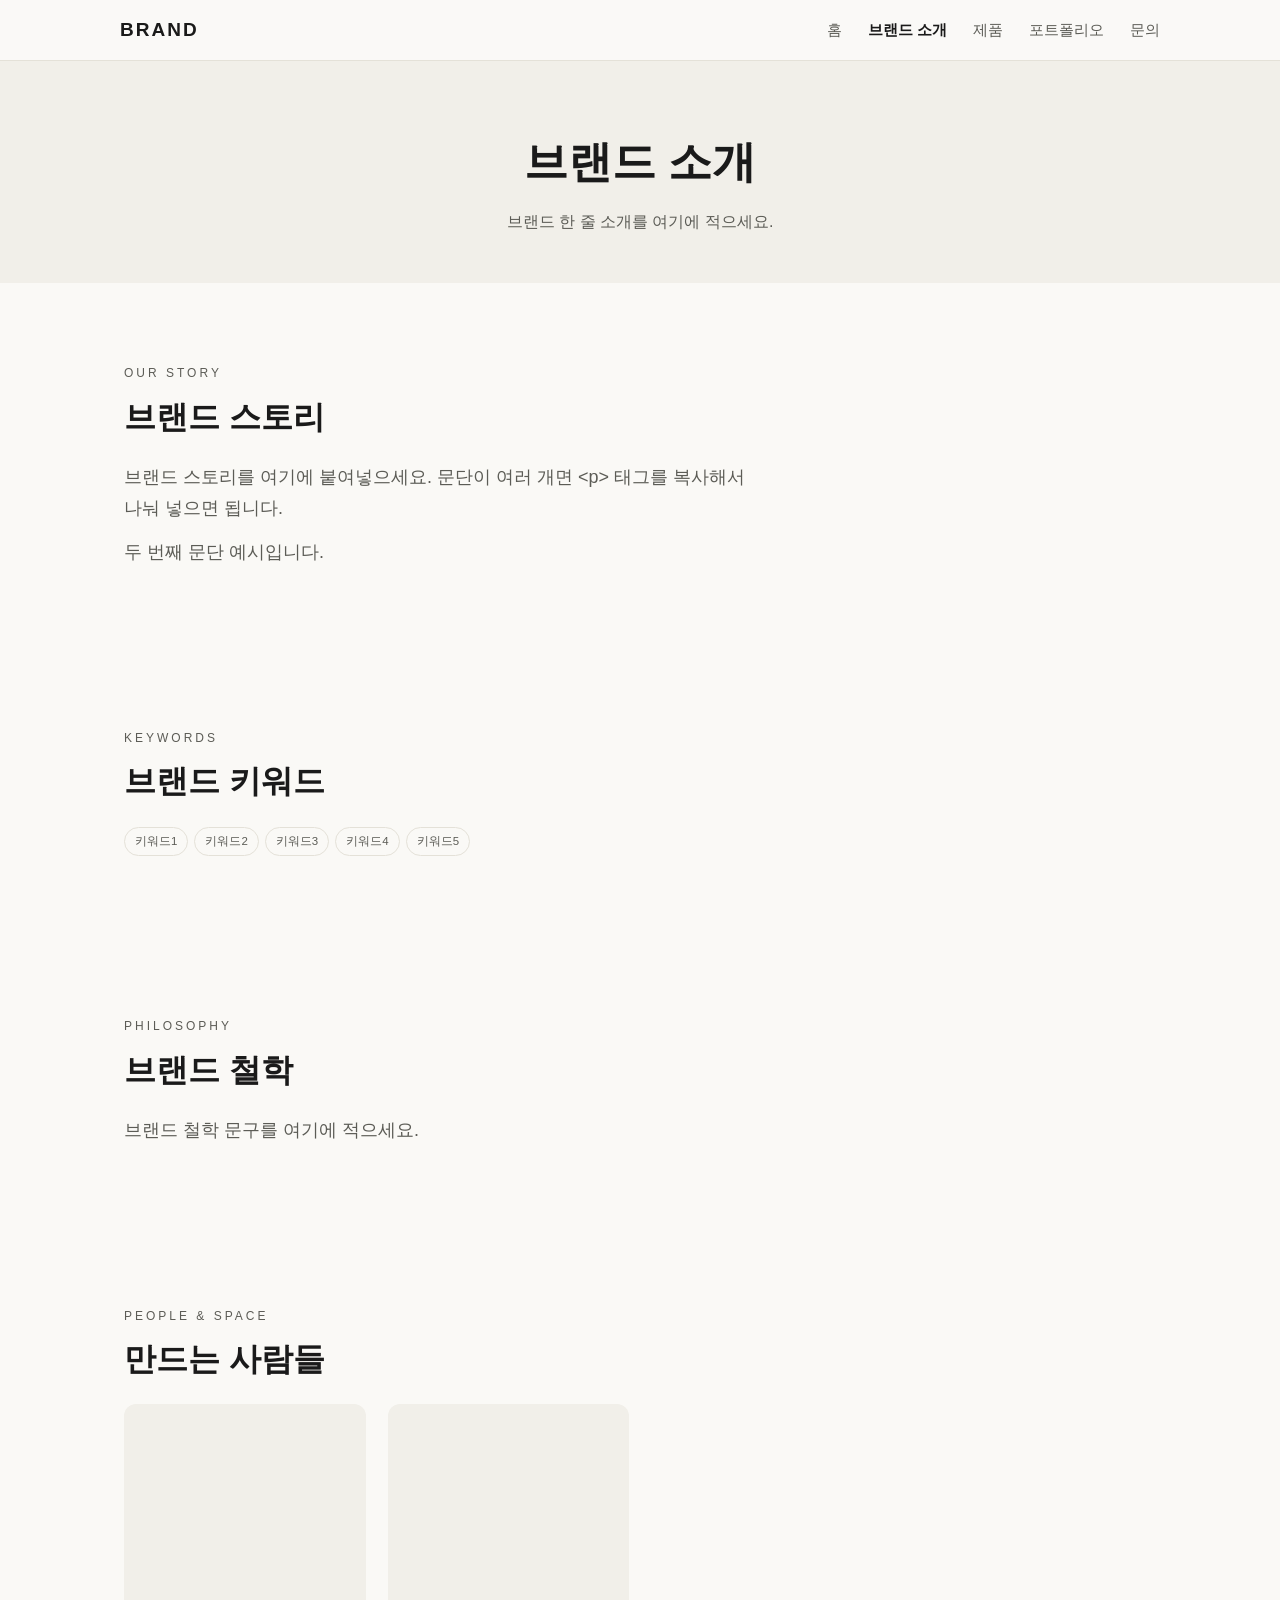
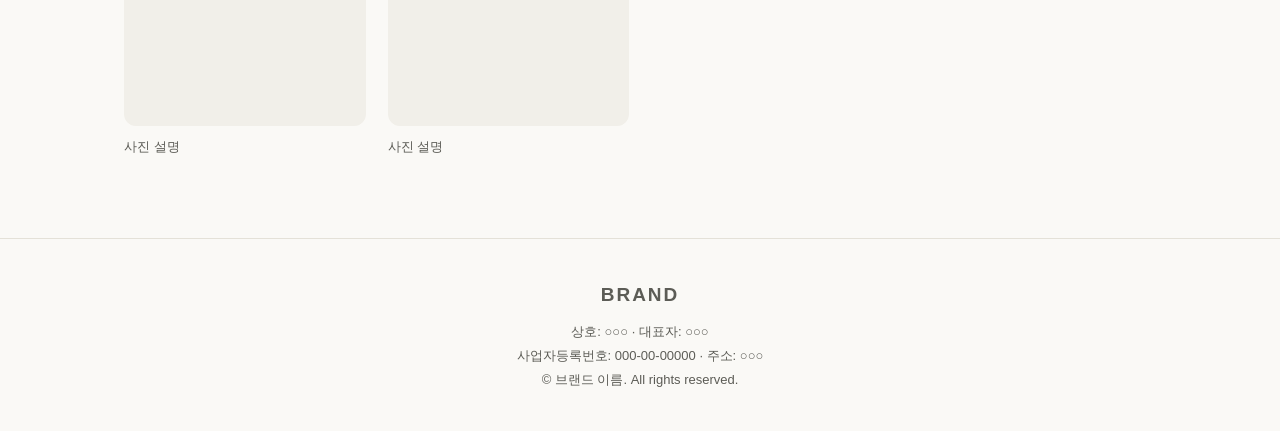
==== about.html @ 85fba4ba "보일러플레이트 강화: 5페이지 구조(작성서 대응) + 디자인 토큰 + OG태그" ====
<!DOCTYPE html>
<html lang="ko">
<head>
  <meta charset="UTF-8" />
  <meta name="viewport" content="width=device-width, initial-scale=1.0" />
  <title>브랜드 소개 — 브랜드 이름</title>
  <meta name="description" content="브랜드 스토리와 철학을 소개합니다." />
  <link rel="icon" href="images/favicon.png" />
  <link rel="stylesheet" href="style.css" />
</head>
<body>

  <header class="nav">
    <div class="nav-inner">
      <a href="index.html" class="logo">BRAND</a>
      <button class="nav-toggle" aria-label="메뉴 열기">☰</button>
      <nav class="nav-menu">
        <a href="index.html">홈</a>
        <a href="about.html" class="active">브랜드 소개</a>
        <a href="products.html">제품</a>
        <a href="portfolio.html">포트폴리오</a>
        <a href="contact.html">문의</a>
      </nav>
    </div>
  </header>

  <!-- [작성서 02: 한 줄 소개] -->
  <section class="page-head">
    <h1>브랜드 소개</h1>
    <p>브랜드 한 줄 소개를 여기에 적으세요.</p>
  </section>

  <!-- [작성서 02: 브랜드 스토리] 문단째 붙여넣으면 됩니다 -->
  <section class="section">
    <p class="eyebrow">OUR STORY</p>
    <h2>브랜드 스토리</h2>
    <p class="lead">
      브랜드 스토리를 여기에 붙여넣으세요. 문단이 여러 개면
      &lt;p&gt; 태그를 복사해서 나눠 넣으면 됩니다.
    </p>
    <p class="lead" style="margin-top:14px;">
      두 번째 문단 예시입니다.
    </p>
  </section>

  <!-- [작성서 02: 브랜드 키워드] -->
  <section class="section">
    <p class="eyebrow">KEYWORDS</p>
    <h2>브랜드 키워드</h2>
    <div class="tags">
      <span>키워드1</span><span>키워드2</span><span>키워드3</span><span>키워드4</span><span>키워드5</span>
    </div>
  </section>

  <!-- [작성서 02: 브랜드 철학] -->
  <section class="section">
    <p class="eyebrow">PHILOSOPHY</p>
    <h2>브랜드 철학</h2>
    <p class="lead">브랜드 철학 문구를 여기에 적으세요.</p>
  </section>

  <!-- [작성서 02: 사람·공간 사진] 대표·작업실·작업 과정 컷 -->
  <section class="section">
    <p class="eyebrow">PEOPLE & SPACE</p>
    <h2>만드는 사람들</h2>
    <div class="grid">
      <div class="card"><div class="card-img"></div><p>사진 설명</p></div>
      <div class="card"><div class="card-img"></div><p>사진 설명</p></div>
    </div>
  </section>

  <footer class="footer">
    <p class="logo">BRAND</p>
    <p class="biz">
      상호: ○○○ · 대표자: ○○○<br />
      사업자등록번호: 000-00-00000 · 주소: ○○○
    </p>
    <p>© 브랜드 이름. All rights reserved.</p>
  </footer>

  <script src="script.js"></script>
</body>
</html>
---- style.css ----
/* ==========================================================
   ★ 브랜드 디자인 토큰 — 여기 값만 바꾸면 사이트 전체 톤이 바뀝니다
   (예: RE:STITCH → --bg:#F7F4EE; --ink:#111; --accent:#0E5A5A;)
   ========================================================== */
:root {
  --bg: #faf9f6;        /* 페이지 배경 */
  --surface: #f1efe9;   /* 카드·옅은 배경 */
  --ink: #1a1a1a;       /* 기본 글자색 */
  --ink-soft: #5c5c56;  /* 보조 글자색 */
  --accent: #1a1a1a;    /* 강조색 (버튼·포인트) */
  --line: #e4e1d8;      /* 테두리 선 */

  --font-main: -apple-system, "Apple SD Gothic Neo", "Noto Sans KR", sans-serif;
  --font-display: var(--font-main);  /* 제목용 폰트 (다르게 쓰고 싶으면 변경) */

  --radius: 12px;
  --maxw: 1080px;
}

/* ===== 기본값 (모바일 우선 — 기본이 휴대폰 화면) ===== */
* { margin: 0; padding: 0; box-sizing: border-box; }
html { scroll-behavior: smooth; -webkit-text-size-adjust: 100%; }
body { font-family: var(--font-main); color: var(--ink); background: var(--bg); line-height: 1.7; }
img { max-width: 100%; display: block; }
a { color: inherit; }

/* ===== 상단 메뉴 (모바일: 햄버거) ===== */
.nav { position: sticky; top: 0; z-index: 20; background: color-mix(in srgb, var(--bg) 92%, white); backdrop-filter: blur(8px); border-bottom: 1px solid var(--line); }
.nav-inner { max-width: var(--maxw); margin: 0 auto; padding: 14px 20px; display: flex; align-items: center; justify-content: space-between; position: relative; }
.logo { font-family: var(--font-display); font-weight: 800; letter-spacing: 2px; text-decoration: none; font-size: 19px; }
.nav-toggle { background: none; border: 0; font-size: 26px; line-height: 1; cursor: pointer; color: var(--ink); padding: 4px 8px; }
.nav-menu { display: none; position: absolute; top: 100%; left: 0; right: 0; flex-direction: column; background: var(--bg); border-bottom: 1px solid var(--line); padding: 8px 20px 16px; }
.nav-menu.open { display: flex; }
.nav-menu a { text-decoration: none; color: var(--ink-soft); font-size: 16px; padding: 12px 0; border-top: 1px solid var(--line); }
.nav-menu a.active { color: var(--ink); font-weight: 700; }

/* ===== 히어로 (홈 첫 화면) ===== */
.hero { min-height: 72vh; background: var(--surface); display: flex; flex-direction: column; align-items: center; justify-content: center; text-align: center; padding: 48px 22px; gap: 16px; }
.hero .eyebrow { font-size: 12px; letter-spacing: 3px; color: var(--ink-soft); text-transform: uppercase; }
.hero h1 { font-family: var(--font-display); font-size: clamp(28px, 8vw, 58px); letter-spacing: 1px; }
.hero p { color: var(--ink-soft); max-width: 560px; }
.btn { display: inline-block; background: var(--accent); color: var(--bg); padding: 14px 32px; border-radius: 999px; text-decoration: none; font-size: 15px; letter-spacing: 1px; }
.btn.ghost { background: transparent; color: var(--ink); border: 1px solid var(--ink); }

/* ===== 공통 섹션 ===== */
.section { max-width: var(--maxw); margin: 0 auto; padding: 56px 22px; }
.section .eyebrow { font-size: 12px; letter-spacing: 3px; color: var(--ink-soft); text-transform: uppercase; margin-bottom: 6px; }
.section h2 { font-family: var(--font-display); font-size: clamp(22px, 6vw, 32px); margin-bottom: 18px; }
.section h3 { font-size: clamp(16px, 4.5vw, 20px); margin: 20px 0 8px; }
.lead { font-size: clamp(15px, 4vw, 18px); color: var(--ink-soft); max-width: 640px; }

/* ===== 페이지 머리(서브페이지 상단) ===== */
.page-head { background: var(--surface); text-align: center; padding: 64px 22px 48px; }
.page-head h1 { font-family: var(--font-display); font-size: clamp(26px, 7vw, 44px); }
.page-head p { color: var(--ink-soft); margin-top: 8px; }

/* ===== 강점 3가지 / 특징 ===== */
.features { display: grid; grid-template-columns: 1fr; gap: 16px; }
.feature { background: var(--surface); border-radius: var(--radius); padding: 22px; }
.feature .num { font-size: 12px; letter-spacing: 2px; color: var(--ink-soft); }
.feature h3 { margin: 6px 0 8px; }
.feature p { color: var(--ink-soft); font-size: 14.5px; }

/* ===== 제품(룩) 카드 ===== */
.grid { display: grid; grid-template-columns: repeat(2, 1fr); gap: 14px; }
.card { text-decoration: none; }
.card-img { aspect-ratio: 3/4; background: var(--surface); border-radius: var(--radius); margin-bottom: 10px; overflow: hidden; }
.card-img img { width: 100%; height: 100%; object-fit: cover; }
.card .k { font-size: 11px; letter-spacing: 2px; color: var(--ink-soft); text-transform: uppercase; }
.card h3 { font-size: 15px; margin: 2px 0 4px; }
.card p { font-size: 13px; color: var(--ink-soft); }

/* 제품 상세형(큰 이미지+설명 교차) */
.look { display: grid; grid-template-columns: 1fr; gap: 18px; margin: 36px 0; }
.look-img { aspect-ratio: 3/4; background: var(--surface); border-radius: var(--radius); overflow: hidden; }
.look-img img { width: 100%; height: 100%; object-fit: cover; }
.look .k { font-size: 11px; letter-spacing: 2px; color: var(--ink-soft); text-transform: uppercase; }
.look h3 { font-size: clamp(18px, 5vw, 24px); margin: 4px 0 8px; }
.look p { color: var(--ink-soft); }
.tags { margin-top: 10px; display: flex; flex-wrap: wrap; gap: 6px; }
.tags span { font-size: 11.5px; border: 1px solid var(--line); border-radius: 999px; padding: 4px 10px; color: var(--ink-soft); }

/* ===== 포트폴리오 사례 ===== */
.case { border-top: 1px solid var(--line); padding: 28px 0; }
.case .k { font-size: 12px; letter-spacing: 2px; color: var(--ink-soft); }
.case h3 { margin: 6px 0 8px; }
.case p { color: var(--ink-soft); }

/* ===== 문의 ===== */
.contact-list { display: grid; grid-template-columns: 1fr; gap: 12px; margin-top: 8px; }
.contact-item { background: var(--surface); border-radius: var(--radius); padding: 18px 20px; }
.contact-item .label { font-size: 12px; letter-spacing: 2px; color: var(--ink-soft); text-transform: uppercase; }
.contact-item .value { font-size: 16px; margin-top: 4px; word-break: break-all; }

/* ===== 푸터 (모든 페이지 공통) ===== */
.footer { border-top: 1px solid var(--line); padding: 40px 22px; text-align: center; color: var(--ink-soft); font-size: 13px; }
.footer .biz { margin-top: 8px; line-height: 1.9; }

/* ===== 큰 화면(태블릿/PC) — 720px 이상 ===== */
@media (min-width: 720px) {
  .nav-toggle { display: none; }
  .nav-menu { display: flex; flex-direction: row; position: static; background: none; border: 0; padding: 0; gap: 26px; }
  .nav-menu a { border-top: 0; padding: 0; font-size: 15px; }
  .section { padding: 80px 24px; }
  .features { grid-template-columns: repeat(3, 1fr); }
  .grid { grid-template-columns: repeat(auto-fill, minmax(230px, 1fr)); gap: 22px; }
  .look { grid-template-columns: 1fr 1fr; align-items: center; gap: 40px; }
  .look.reverse .look-img { order: 2; }
  .contact-list { grid-template-columns: repeat(2, 1fr); }
}
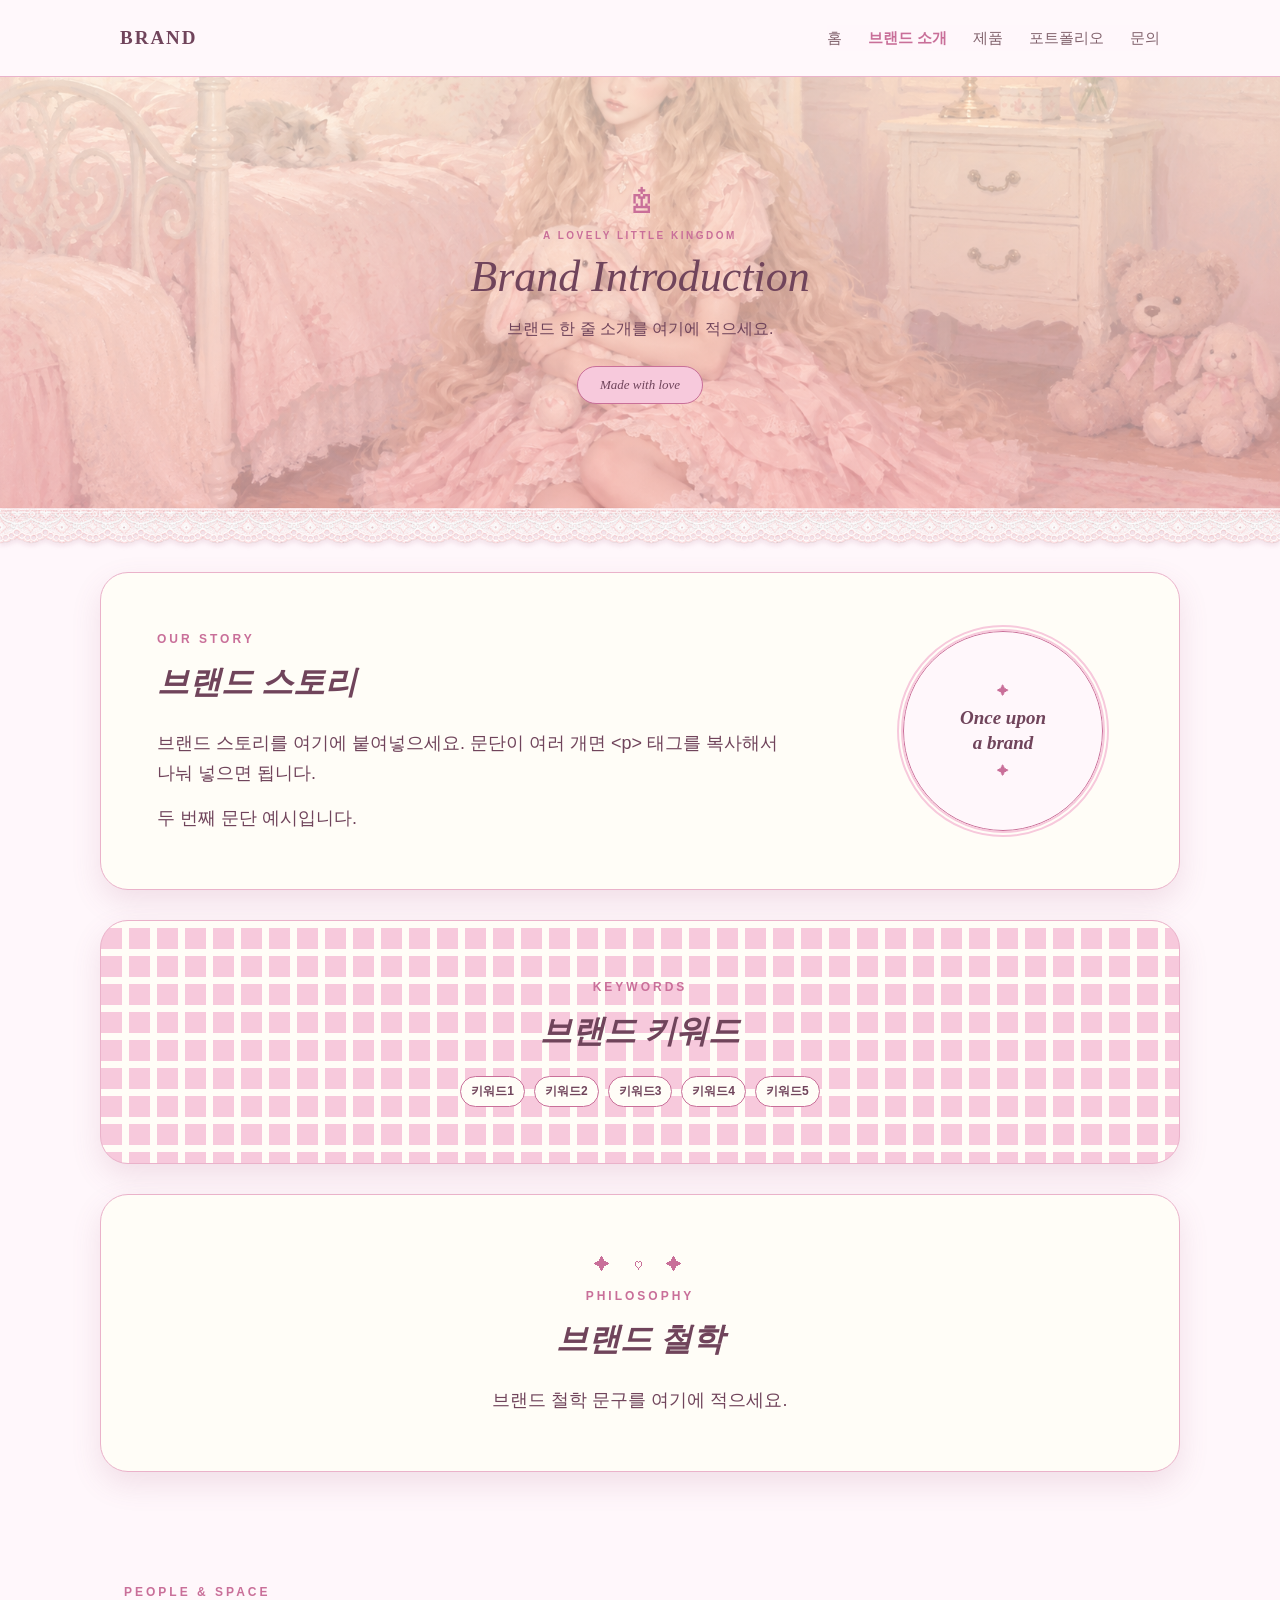
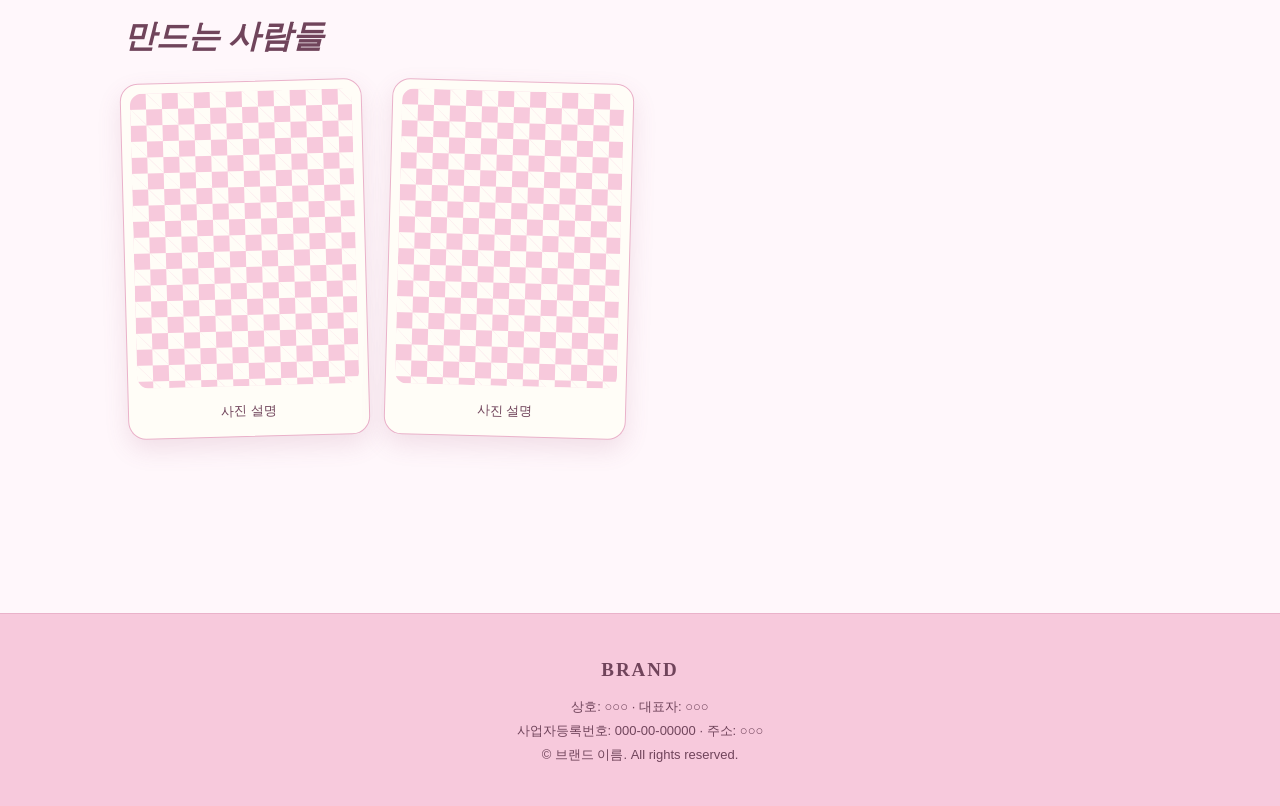
==== commit e1615871: "Update brand introduction page" ====
--- a/about.html
+++ b/about.html
@@ -8,7 +8,7 @@
   <link rel="icon" href="images/favicon.png" />
   <link rel="stylesheet" href="style.css" />
 </head>
-<body>
+<body class="about-page">
 
   <header class="nav">
     <div class="nav-inner">
@@ -25,26 +25,35 @@
   </header>
 
   <!-- [작성서 02: 한 줄 소개] -->
-  <section class="page-head">
-    <h1>브랜드 소개</h1>
+  <section class="page-head about-hero">
+    <p class="about-crown" aria-hidden="true">♔</p>
+    <p class="about-kicker">A LOVELY LITTLE KINGDOM</p>
+    <h1>Brand Introduction</h1>
     <p>브랜드 한 줄 소개를 여기에 적으세요.</p>
+    <span class="about-ribbon" aria-hidden="true">Made with love</span>
   </section>
 
+  <main class="about-main">
   <!-- [작성서 02: 브랜드 스토리] 문단째 붙여넣으면 됩니다 -->
-  <section class="section">
+  <section class="section about-panel about-story">
+    <div class="about-panel-copy">
     <p class="eyebrow">OUR STORY</p>
     <h2>브랜드 스토리</h2>
     <p class="lead">
       브랜드 스토리를 여기에 붙여넣으세요. 문단이 여러 개면
       &lt;p&gt; 태그를 복사해서 나눠 넣으면 됩니다.
     </p>
-    <p class="lead" style="margin-top:14px;">
+    <p class="lead about-paragraph">
       두 번째 문단 예시입니다.
     </p>
+    </div>
+    <div class="about-emblem" aria-hidden="true">
+      <span>✦</span><strong>Once upon<br />a brand</strong><span>✦</span>
+    </div>
   </section>
 
   <!-- [작성서 02: 브랜드 키워드] -->
-  <section class="section">
+  <section class="section about-panel about-keywords">
     <p class="eyebrow">KEYWORDS</p>
     <h2>브랜드 키워드</h2>
     <div class="tags">
@@ -53,14 +62,15 @@
   </section>
 
   <!-- [작성서 02: 브랜드 철학] -->
-  <section class="section">
+  <section class="section about-panel about-philosophy">
+    <p class="about-sparkles" aria-hidden="true">✦　♡　✦</p>
     <p class="eyebrow">PHILOSOPHY</p>
     <h2>브랜드 철학</h2>
     <p class="lead">브랜드 철학 문구를 여기에 적으세요.</p>
   </section>
 
   <!-- [작성서 02: 사람·공간 사진] 대표·작업실·작업 과정 컷 -->
-  <section class="section">
+  <section class="section about-people">
     <p class="eyebrow">PEOPLE & SPACE</p>
     <h2>만드는 사람들</h2>
     <div class="grid">
@@ -68,6 +78,7 @@
       <div class="card"><div class="card-img"></div><p>사진 설명</p></div>
     </div>
   </section>
+  </main>
 
   <footer class="footer">
     <p class="logo">BRAND</p>
--- a/style.css
+++ b/style.css
@@ -3,18 +3,33 @@
    (예: RE:STITCH → --bg:#F7F4EE; --ink:#111; --accent:#0E5A5A;)
    ========================================================== */
 :root {
-  --bg: #faf9f6;        /* 페이지 배경 */
-  --surface: #f1efe9;   /* 카드·옅은 배경 */
-  --ink: #1a1a1a;       /* 기본 글자색 */
-  --ink-soft: #5c5c56;  /* 보조 글자색 */
-  --accent: #1a1a1a;    /* 강조색 (버튼·포인트) */
-  --line: #e4e1d8;      /* 테두리 선 */
+  --invitation-paper: #faf7ee; /* 초대장 종이 배경 */
+  --bg: #fff5f7;        /* 페이지 배경 */
+  --surface: #f9e8ed;   /* 카드·옅은 배경 */
+  --ink: #593d46;       /* 기본 글자색 */
+  --ink-soft: #82636d;  /* 보조 글자색 */
+  --accent: #994f68;    /* 강조색 (버튼·포인트) */
+  --line: #e7c8d2;      /* 테두리 선 */
+
+  /* 브랜드 소개 페이지 — 공주 테마용 파스텔 컬러 */
+  --princess-bg: #fff7fb;
+  --princess-pink: #f7c9dc;
+  --princess-pink-deep: #c96f99;
+  --princess-cream: #fffdf7;
+  --princess-plum: #70445b;
+  --princess-line: #eab2ca;
+  --princess-shadow: rgba(157, 77, 113, .14);
 
   --font-main: -apple-system, "Apple SD Gothic Neo", "Noto Sans KR", sans-serif;
-  --font-display: var(--font-main);  /* 제목용 폰트 (다르게 쓰고 싶으면 변경) */
+  --font-display: Georgia, "Times New Roman", "Batang", serif;  /* 제목용 폰트 (다르게 쓰고 싶으면 변경) */
+  --font-princess: Georgia, "Times New Roman", var(--font-display);
+  --font-princess-script: "Brush Script MT", "Segoe Script", "Snell Roundhand", cursive;
 
   --radius: 12px;
   --maxw: 1080px;
+  --paper: #fffdfb;       /* 빈티지 액자와 카드의 종이색 */
+  --dot: #e9cbd6;         /* 아주 작은 배경 도트 */
+  --rose-shadow: #994f6814;
 }
 
 /* ===== 기본값 (모바일 우선 — 기본이 휴대폰 화면) ===== */
@@ -39,7 +54,7 @@
 .hero .eyebrow { font-size: 12px; letter-spacing: 3px; color: var(--ink-soft); text-transform: uppercase; }
 .hero h1 { font-family: var(--font-display); font-size: clamp(28px, 8vw, 58px); letter-spacing: 1px; }
 .hero p { color: var(--ink-soft); max-width: 560px; }
-.btn { display: inline-block; background: var(--accent); color: var(--bg); padding: 14px 32px; border-radius: 999px; text-decoration: none; font-size: 15px; letter-spacing: 1px; }
+.btn { display: inline-block; border: 0; background: var(--accent); color: var(--bg); padding: 14px 32px; border-radius: 999px; font: inherit; font-size: 15px; letter-spacing: 1px; text-decoration: none; cursor: pointer; }
 .btn.ghost { background: transparent; color: var(--ink); border: 1px solid var(--ink); }
 
 /* ===== 공통 섹션 ===== */
@@ -53,6 +68,125 @@
 .page-head { background: var(--surface); text-align: center; padding: 64px 22px 48px; }
 .page-head h1 { font-family: var(--font-display); font-size: clamp(26px, 7vw, 44px); }
 .page-head p { color: var(--ink-soft); margin-top: 8px; }
+
+/* ===== 브랜드 소개 — 파스텔 공주 테마 ===== */
+.about-page { color: var(--princess-plum); background-color: var(--princess-bg); }
+.about-page .nav { background: color-mix(in srgb, var(--princess-bg) 92%, white); border-color: var(--princess-line); }
+.about-page .nav-menu { background: var(--princess-bg); border-color: var(--princess-line); }
+.about-page .nav-menu a { border-color: var(--princess-line); }
+.about-page .nav-menu a.active { color: var(--princess-pink-deep); }
+.about-page .nav-toggle { color: var(--princess-plum); }
+.about-hero {
+  position: relative;
+  z-index: 1;
+  overflow: visible;
+  padding: 68px 22px 72px;
+  background-color: var(--princess-cream);
+  background-image:
+    linear-gradient(
+      color-mix(in srgb, var(--princess-cream) 58%, transparent),
+      color-mix(in srgb, var(--princess-pink) 52%, transparent)
+    ),
+    url("images/Brand_bakcground.png");
+  background-position: center;
+  background-size: cover;
+}
+.about-hero::after {
+  content: "";
+  position: absolute;
+  right: 0;
+  bottom: -36px;
+  left: 0;
+  z-index: 2;
+  height: 36px;
+  background-image: url("images/Brand_Laceline.png");
+  background-position: left top;
+  background-size: auto 36px;
+  background-repeat: repeat-x;
+  filter: drop-shadow(0 3px 2px var(--princess-shadow));
+  pointer-events: none;
+}
+.about-hero > * { position: relative; z-index: 1; }
+.about-crown { margin: 0 0 2px; color: var(--princess-pink-deep) !important; font-size: 38px; line-height: 1; }
+.about-kicker { color: var(--princess-pink-deep) !important; font-size: 10px; font-weight: 700; letter-spacing: 2.5px; }
+.about-hero h1 { margin-top: 8px; font-family: var(--font-princess-script); font-style: italic; font-weight: 500; line-height: 1.15; }
+.about-hero > p:not(.about-crown):not(.about-kicker) { width: min(100%, 520px); margin: 12px auto 0; color: var(--princess-plum); }
+.about-ribbon {
+  display: inline-block;
+  margin-top: 24px;
+  padding: 7px 22px;
+  border: 1px solid var(--princess-pink-deep);
+  border-radius: 999px;
+  background: var(--princess-pink);
+  color: var(--princess-plum);
+  font-family: var(--font-princess);
+  font-size: 13px;
+  font-style: italic;
+}
+.about-main { padding: 48px 16px 64px; }
+.about-panel {
+  position: relative;
+  overflow: hidden;
+  margin-bottom: 22px;
+  padding: 34px 24px;
+  border: 1px solid var(--princess-line);
+  border-radius: 28px;
+  background: var(--princess-cream);
+  box-shadow: 0 12px 30px var(--princess-shadow);
+}
+.about-page .eyebrow { color: var(--princess-pink-deep); font-weight: 700; }
+.about-page .section h2 { font-family: var(--font-princess); font-style: italic; }
+.about-page .lead { color: var(--princess-plum); }
+.about-paragraph { margin-top: 14px; }
+.about-emblem {
+  display: grid;
+  width: 176px;
+  aspect-ratio: 1;
+  margin: 30px auto 0;
+  padding: 22px;
+  border: 1px solid var(--princess-pink-deep);
+  border-radius: 50%;
+  outline: 6px double var(--princess-pink);
+  background: var(--princess-bg);
+  text-align: center;
+  place-content: center;
+}
+.about-emblem span { color: var(--princess-pink-deep); font-size: 12px; }
+.about-emblem strong { margin: 5px 0; font-family: var(--font-princess); font-size: 19px; font-style: italic; line-height: 1.3; }
+.about-keywords {
+  background-color: var(--princess-pink);
+  background-image:
+    linear-gradient(90deg, transparent 75%, var(--princess-cream) 75%),
+    linear-gradient(0deg, transparent 75%, var(--princess-cream) 75%);
+  background-size: 28px 28px;
+  text-align: center;
+}
+.about-keywords .tags { justify-content: center; gap: 9px; }
+.about-keywords .tags span { border-color: var(--princess-pink-deep); background: var(--princess-cream); color: var(--princess-plum); font-size: 12px; font-weight: 700; }
+.about-philosophy { padding-top: 48px; text-align: center; }
+.about-philosophy .lead { margin: 0 auto; }
+.about-sparkles { margin-bottom: 8px; color: var(--princess-pink-deep); letter-spacing: 4px; }
+.about-people { padding-right: 8px; padding-left: 8px; }
+.about-people .card {
+  padding: 9px 9px 14px;
+  border: 1px solid var(--princess-line);
+  border-radius: 18px;
+  background: var(--princess-cream);
+  box-shadow: 0 10px 24px var(--princess-shadow);
+}
+.about-people .card:nth-child(even) { transform: rotate(1.5deg); }
+.about-people .card:nth-child(odd) { transform: rotate(-1.5deg); }
+.about-people .card-img {
+  border-radius: 12px;
+  background-color: var(--princess-pink);
+  background-image:
+    linear-gradient(45deg, var(--princess-cream) 25%, transparent 25%, transparent 75%, var(--princess-cream) 75%),
+    linear-gradient(45deg, var(--princess-cream) 25%, transparent 25%, transparent 75%, var(--princess-cream) 75%);
+  background-position: 0 0, 16px 16px;
+  background-size: 32px 32px;
+}
+.about-people .card p { padding: 4px 6px 0; color: var(--princess-plum); text-align: center; }
+.about-page .footer { border-color: var(--princess-line); background: var(--princess-pink); color: var(--princess-plum); }
 
 /* ===== 강점 3가지 / 특징 ===== */
 .features { display: grid; grid-template-columns: 1fr; gap: 16px; }
@@ -69,6 +203,7 @@
 .card .k { font-size: 11px; letter-spacing: 2px; color: var(--ink-soft); text-transform: uppercase; }
 .card h3 { font-size: 15px; margin: 2px 0 4px; }
 .card p { font-size: 13px; color: var(--ink-soft); }
+.card .price { margin-top: 5px; color: var(--ink); font-weight: 700; }
 
 /* 제품 상세형(큰 이미지+설명 교차) */
 .look { display: grid; grid-template-columns: 1fr; gap: 18px; margin: 36px 0; }
@@ -80,7 +215,114 @@
 .tags { margin-top: 10px; display: flex; flex-wrap: wrap; gap: 6px; }
 .tags span { font-size: 11.5px; border: 1px solid var(--line); border-radius: 999px; padding: 4px 10px; color: var(--ink-soft); }
 
-/* ===== 포트폴리오 사례 ===== */
+/* ===== 제품 상세페이지 =====
+   브랜드 담당자가 편집기에서 만든 상세 내용은 아래 공통 클래스에 맞춰 표시됩니다.
+   학생은 이 영역의 CSS를 바꿔 브랜드에 맞는 제품 상세 UI를 디자인하세요. */
+.product-hero { display: grid; grid-template-columns: 1fr; gap: 28px; }
+.product-hero-gallery { min-width: 0; }
+.product-hero-carousel { position: relative; min-width: 0; }
+.product-carousel-viewport { overflow: hidden; border-radius: var(--radius); touch-action: pan-y; }
+.product-carousel-track { display: flex; transition: transform .42s cubic-bezier(.22, .7, .25, 1); will-change: transform; }
+.product-hero-image { flex: 0 0 100%; min-width: 100%; min-height: 320px; aspect-ratio: 4/5; margin: 0; background: var(--surface); overflow: hidden; }
+.product-hero-image img { width: 100%; height: 100%; object-fit: cover; }
+.product-image-placeholder { aspect-ratio: 3/4; }
+.product-carousel-button { position: absolute; top: 50%; z-index: 2; display: grid; width: 44px; height: 44px; padding: 0; border: 1px solid rgba(255,255,255,.55); border-radius: 50%; background: rgba(20,20,20,.72); color: #fff; font-size: 20px; line-height: 1; place-items: center; transform: translateY(-50%); cursor: pointer; backdrop-filter: blur(8px); }
+.product-carousel-button:hover { background: rgba(20,20,20,.92); }
+.product-carousel-button:focus-visible,
+.product-carousel-dot:focus-visible { outline: 3px solid var(--accent); outline-offset: 3px; }
+.product-carousel-button.previous { left: 12px; }
+.product-carousel-button.next { right: 12px; }
+.product-carousel-footer { display: flex; align-items: center; justify-content: space-between; gap: 16px; min-height: 34px; padding-top: 10px; }
+.product-carousel-count { flex: 0 0 auto; margin: 0; color: var(--ink-soft); font-size: 12px; font-variant-numeric: tabular-nums; }
+.product-carousel-dots { display: flex; overflow-x: auto; align-items: center; justify-content: flex-end; gap: 8px; max-width: 75%; padding: 5px 2px; scrollbar-width: none; }
+.product-carousel-dots::-webkit-scrollbar { display: none; }
+.product-carousel-dot { flex: 0 0 auto; width: 8px; height: 8px; padding: 0; border: 0; border-radius: 50%; background: var(--line); cursor: pointer; transition: width .2s ease, background .2s ease; }
+.product-carousel-dot[aria-current="true"] { width: 24px; border-radius: 999px; background: var(--ink); }
+.product-info .k { font-size: 11px; letter-spacing: 2px; color: var(--ink-soft); text-transform: uppercase; }
+.product-info h1 { font-family: var(--font-display); font-size: clamp(28px, 8vw, 48px); line-height: 1.2; margin: 8px 0 14px; }
+.product-summary { color: var(--ink-soft); font-size: 16px; }
+.product-price { font-size: 20px; font-weight: 800; margin-top: 18px; }
+.product-buy { margin-top: 24px; text-align: center; }
+.purchase-dialog { width: min(calc(100% - 32px), 520px); max-height: calc(100dvh - 32px); margin: auto; padding: 0; border: 0; border-radius: var(--radius); background: var(--bg); color: var(--ink); box-shadow: 0 24px 80px rgba(0,0,0,.28); }
+.purchase-dialog::backdrop { background: rgba(15,15,15,.58); backdrop-filter: blur(4px); }
+.purchase-dialog-card { padding: 24px; }
+.purchase-dialog-header { display: flex; align-items: flex-start; justify-content: space-between; gap: 20px; }
+.purchase-dialog-eyebrow { color: var(--ink-soft); font-size: 11px; letter-spacing: 2px; }
+.purchase-dialog-header h2 { margin-top: 4px; font-family: var(--font-display); font-size: 25px; line-height: 1.25; }
+.purchase-dialog-close { display: grid; width: 42px; height: 42px; padding: 0; border: 1px solid var(--line); border-radius: 50%; background: transparent; color: var(--ink); font-size: 25px; line-height: 1; place-items: center; cursor: pointer; }
+.purchase-dialog-product { margin-top: 24px; font-weight: 800; }
+.purchase-dialog-content { overflow-wrap: anywhere; margin-top: 10px; padding: 18px; border-radius: var(--radius); background: var(--surface); color: var(--ink-soft); line-height: 1.8; white-space: pre-wrap; }
+.purchase-dialog-actions { margin-top: 20px; text-align: right; }
+.purchase-dialog-actions .btn { min-width: 112px; }
+.product-story { padding: 24px 0 64px; }
+.product-block { width: min(calc(100% - 44px), var(--maxw)); margin: 0 auto 54px; }
+.product-rich-text { max-width: 760px; }
+.product-rich-text h2,
+.product-block-copy h2,
+.product-highlight h2 { font-family: var(--font-display); font-size: clamp(23px, 6vw, 36px); line-height: 1.3; margin-bottom: 16px; }
+.product-rich-text h3,
+.product-block-copy h3 { font-size: clamp(18px, 5vw, 25px); margin: 30px 0 10px; }
+.product-rich-text p,
+.product-block-copy p,
+.product-highlight p { margin: 0 0 16px; color: var(--ink-soft); }
+.product-rich-text ul,
+.product-rich-text ol,
+.product-block-copy ul,
+.product-block-copy ol { margin: 0 0 20px 22px; color: var(--ink-soft); }
+.product-rich-text blockquote,
+.product-block-copy blockquote { border-left: 3px solid var(--accent); padding-left: 18px; margin: 24px 0; font-size: 18px; }
+.product-rich-text img,
+.product-block-copy img { width: 100%; border-radius: var(--radius); margin: 24px 0; }
+.product-rich-text figure { margin: 24px 0; }
+.product-rich-text figcaption { margin-top: 8px; color: var(--ink-soft); font-size: 12px; text-align: center; }
+.product-rich-text iframe,
+.product-rich-text video { display: block; width: 100%; margin: 30px 0; border: 0; border-radius: var(--radius); background: #111; }
+.product-rich-text iframe { aspect-ratio: 16 / 9; }
+.product-rich-text video { height: auto; }
+.product-full-image { width: min(calc(100% - 24px), 1320px); }
+.product-full-image img { width: 100%; max-height: 900px; object-fit: cover; border-radius: var(--radius); }
+.product-full-image figcaption { color: var(--ink-soft); font-size: 13px; margin-top: 8px; text-align: center; }
+.product-image-text { display: grid; grid-template-columns: 1fr; gap: 24px; align-items: center; }
+.product-block-image { min-height: 280px; background: var(--surface); border-radius: var(--radius); overflow: hidden; }
+.product-block-image:empty { display: none; }
+.product-block-image img { width: 100%; height: 100%; max-height: 720px; object-fit: cover; }
+.product-gallery { display: grid; grid-template-columns: 1fr; gap: 12px; }
+.product-gallery figure { min-height: 240px; background: var(--surface); border-radius: var(--radius); overflow: hidden; }
+.product-gallery img { width: 100%; height: 100%; max-height: 760px; object-fit: cover; }
+.product-highlight { background: var(--surface); padding: 38px 24px; border-radius: var(--radius); text-align: center; }
+.product-highlight > :last-child { margin-bottom: 0; }
+.product-back { text-align: center; padding-top: 0; }
+
+/* ===== 포트폴리오 =====
+   관리자 편집기에서 만든 한 페이지가 이 영역에 표시됩니다.
+   학생은 아래 스타일을 브랜드 디자인에 맞게 자유롭게 바꿀 수 있습니다. */
+.portfolio-content { max-width: 860px; margin: 0 auto; overflow-wrap: anywhere; }
+.portfolio-content > :first-child { margin-top: 0; }
+.portfolio-content > :last-child { margin-bottom: 0; }
+.portfolio-content h2 { margin: 48px 0 18px; font-family: var(--font-display); font-size: clamp(25px, 6vw, 42px); line-height: 1.25; }
+.portfolio-content h3 { margin: 36px 0 13px; font-size: clamp(19px, 4.5vw, 27px); line-height: 1.35; }
+.portfolio-content h4 { margin: 30px 0 10px; font-size: 18px; }
+.portfolio-content p { margin: 0 0 20px; color: var(--ink-soft); }
+.portfolio-content strong { color: var(--ink); }
+.portfolio-content ul,
+.portfolio-content ol { margin: 0 0 24px 24px; color: var(--ink-soft); }
+.portfolio-content li + li { margin-top: 7px; }
+.portfolio-content blockquote { margin: 34px 0; padding: 6px 0 6px 20px; border-left: 3px solid var(--accent); font-size: clamp(18px, 4vw, 24px); }
+.portfolio-content blockquote p { color: var(--ink); }
+.portfolio-content a { text-underline-offset: 3px; }
+.portfolio-content hr { margin: 52px 0; border: 0; border-top: 1px solid var(--line); }
+.portfolio-content img { width: 100%; height: auto; margin: 30px 0; border-radius: var(--radius); }
+.portfolio-content figure { margin: 34px 0; }
+.portfolio-content figure img { margin: 0; }
+.portfolio-content figcaption { margin-top: 9px; color: var(--ink-soft); font-size: 12px; text-align: center; }
+.portfolio-content iframe,
+.portfolio-content video { display: block; width: 100%; margin: 36px 0; border: 0; border-radius: var(--radius); background: #111; }
+.portfolio-content iframe { aspect-ratio: 16 / 9; }
+.portfolio-content video { height: auto; }
+.portfolio-content.is-empty { min-height: 220px; display: grid; place-items: center; text-align: center; }
+.portfolio-status { color: var(--ink-soft); font-size: 14px; }
+
+/* 기존 사례형 UI를 사용하고 싶은 학생 팀을 위한 선택 스타일 */
 .case { border-top: 1px solid var(--line); padding: 28px 0; }
 .case .k { font-size: 12px; letter-spacing: 2px; color: var(--ink-soft); }
 .case h3 { margin: 6px 0 8px; }
@@ -106,5 +348,187 @@
   .grid { grid-template-columns: repeat(auto-fill, minmax(230px, 1fr)); gap: 22px; }
   .look { grid-template-columns: 1fr 1fr; align-items: center; gap: 40px; }
   .look.reverse .look-img { order: 2; }
+  .product-hero { grid-template-columns: minmax(0, 1.2fr) minmax(280px, .8fr); align-items: start; gap: 52px; }
+  .product-info { position: sticky; top: 100px; padding-top: 20px; }
+  .product-block { margin-bottom: 90px; }
+  .product-image-text { grid-template-columns: 1fr 1fr; gap: 64px; }
+  .product-image-text.reverse .product-block-image { order: 2; }
+  .product-image-text.reverse .product-block-copy { order: 1; }
+  .product-gallery.columns-2 { grid-template-columns: repeat(2, 1fr); }
+  .product-gallery.columns-3 { grid-template-columns: repeat(3, 1fr); }
+  .product-highlight { padding: 64px; }
   .contact-list { grid-template-columns: repeat(2, 1fr); }
-}
+  .about-hero { padding: 96px 24px 104px; }
+  .about-main { padding: 64px 24px 96px; }
+  .about-panel { margin-bottom: 30px; padding: 56px; }
+  .about-story { display: grid; grid-template-columns: minmax(0, 1fr) 220px; align-items: center; gap: 56px; }
+  .about-emblem { width: 200px; margin: 0; }
+  .about-people { padding-right: 24px; padding-left: 24px; }
+}
+
+@media (prefers-reduced-motion: reduce) {
+  .product-carousel-track { transition: none; }
+}
+
+/* ===== 초대장: 원본 이미지와 버튼이 같은 좌표계를 사용합니다. ===== */
+html.invitation-open { overflow: hidden; }
+.invitation {
+  position: fixed;
+  inset: 0;
+  width: 100%;
+  height: 100%;
+  height: 100dvh;
+  max-width: none;
+  max-height: none;
+  margin: 0;
+  padding: 0;
+  border: 0;
+  overflow: hidden;
+  background: var(--invitation-paper);
+  color: var(--ink);
+  opacity: 1;
+  transition: opacity .7s ease;
+}
+.invitation[open] { display: grid; grid-template-columns: minmax(0, 1fr); place-items: center; }
+.invitation::backdrop { background: transparent; }
+.invitation.is-closing { opacity: 0; }
+.invitation-stage {
+  position: relative;
+  flex: none;
+  width: min(250vw, 150vh);
+  width: min(250vw, 150svh);
+  aspect-ratio: 1376 / 768;
+  isolation: isolate;
+}
+.invitation-envelope { width: 100%; height: 100%; object-fit: contain; }
+.invitation-object {
+  position: absolute;
+  display: block;
+  min-width: 44px;
+  min-height: 44px;
+  padding: 0;
+  border: 0;
+  background: transparent;
+  color: inherit;
+  cursor: pointer;
+  overflow: hidden;
+  mix-blend-mode: multiply;
+  -webkit-tap-highlight-color: transparent;
+  transition: transform .25s ease;
+}
+.invitation-object:focus-visible {
+  outline: 3px solid var(--accent);
+  outline-offset: 3px;
+  border-radius: var(--radius);
+}
+.invitation-object:active { transform: scale(.97); }
+/* 열쇠 머리는 왼쪽 위, 끝은 오른쪽 아래 여백에 놓고 막대가 편지지를 대각선으로 가로지릅니다. */
+.invitation-key { left: 36%; top: 35.2%; width: 27%; aspect-ratio: 1376 / 768; rotate: 60deg; }
+.invitation-key img { width: 100%; height: auto; }
+/* 봉투 앞면의 중앙에 리본을 맞춥니다. */
+.invitation-ribbon { left: 43%; top: 66%; width: 14%; aspect-ratio: .9; }
+.invitation-ribbon img {
+  position: absolute;
+  width: 240%;
+  max-width: none;
+  height: auto;
+  left: -70%;
+  top: -10%;
+}
+.invitation-hint {
+  position: absolute;
+  bottom: max(20px, env(safe-area-inset-bottom));
+  left: 16px;
+  right: 16px;
+  width: fit-content;
+  max-width: calc(100% - 32px);
+  margin: 0 auto;
+  padding: 8px 16px;
+  border-radius: 999px;
+  background: var(--invitation-paper);
+  font-size: 12px;
+  text-align: center;
+  word-break: keep-all;
+}
+@media (min-width: 720px) {
+  .invitation-stage { width: min(100vw, 179.1667vh); width: min(100vw, 179.1667svh); }
+  .invitation-hint { font-size: 14px; }
+}
+@media (hover: hover) {
+  .invitation-object:hover { transform: translateY(-5px) rotate(-3deg); }
+}
+@media (prefers-reduced-motion: reduce) {
+  .invitation, .invitation-object { transition: none; }
+}
+/* ===== 홈: 초대장 다음에 보이는 빈티지 핑크 화면 ===== */
+.home-page {
+  background-color: var(--bg);
+  background-image: radial-gradient(var(--dot) .7px, transparent .7px);
+  background-size: 18px 18px;
+}
+.nav-inner { min-height: 76px; }
+.nav-toggle { min-width: 44px; min-height: 44px; }
+.nav-menu a.active { color: var(--accent); }
+.footer { background: var(--surface); border-top: 1px solid var(--line); }
+.home-main { padding: 0 18px 48px; }
+.home-hero {
+  position: relative;
+  max-width: 1180px;
+  margin: 0 auto;
+  padding: 40px 0 36px;
+  display: grid;
+  gap: 28px;
+  align-items: center;
+  text-align: center;
+}
+.home-hero-copy { min-width: 0; }
+.home-hero .eyebrow,
+.home-note .eyebrow { color: var(--accent); font-size: 10px; letter-spacing: .2em; }
+.home-hero h1 {
+  margin: 16px 0;
+  font-family: var(--font-display);
+  font-size: clamp(28px, 5vw, 46px);
+  font-weight: 400;
+  line-height: 1.4;
+  overflow-wrap: anywhere;
+}
+.home-hero-copy > p:not(.eyebrow) { color: var(--ink-soft); font-size: 14px; line-height: 1.9; }
+.home-hero-copy .btn { margin-top: 24px; }
+.home-page .btn { border: 1px solid var(--accent); border-radius: 4px; box-shadow: 3px 3px 0 var(--line); }
+.home-page .btn:hover { box-shadow: 5px 5px 0 var(--line); }
+.home-page .btn:focus-visible,
+.home-note a:focus-visible { outline: 2px solid var(--accent); outline-offset: 5px; }
+.home-art {
+  width: min(100%, 400px);
+  margin: 0 auto;
+  padding: 10px;
+  background: var(--paper);
+  border: 1px solid var(--line);
+  outline: 1px solid var(--line);
+  outline-offset: 5px;
+  box-shadow: 0 18px 50px var(--rose-shadow);
+  border-radius: 160px 160px 6px 6px;
+}
+/* 이미지 전체를 보여 주어 원본 그림과 글씨가 잘리지 않게 합니다. */
+.home-art img { width: 100%; height: auto; border-radius: 150px 150px 0 0; }
+.home-note { max-width: 320px; margin: 0 auto; padding: 22px 0; border-block: 1px solid var(--line); }
+.home-note-title { margin: 12px 0 18px; font-family: var(--font-display); font-size: 25px; font-style: italic; color: var(--accent); line-height: 1.4; }
+.home-note a { display: flex; justify-content: space-between; gap: 28px; align-items: center; min-height: 48px; color: var(--ink-soft); font-size: 13px; text-decoration: none; border-bottom: 1px solid var(--line); }
+.home-note a:last-child { border-bottom: 0; }
+.home-page .section { padding: 42px 0; border-top: 1px solid var(--line); }
+.home-page .section > .eyebrow,
+.home-page .section > h2 { text-align: center; }
+.home-page .section > h2 { font-weight: 400; margin-bottom: 28px; }
+.home-page .feature { position: relative; text-align: center; background: var(--paper); border: 1px solid var(--line); border-radius: 60px 60px 4px 4px; padding: 28px 18px; }
+.home-page .feature .num { color: var(--accent); font-family: var(--font-display); font-style: italic; font-size: 21px; }
+.home-page .feature h3 { font-family: var(--font-display); font-weight: 400; }
+.home-page .card-img { border: 1px solid var(--line); border-radius: 90px 90px 4px 4px; padding: 6px; background: var(--paper); }
+.home-page .card-img img { border-radius: 84px 84px 0 0; }
+.home-page .card h3 { overflow-wrap: anywhere; }
+@media (min-width: 720px) {
+  .home-main { padding-inline: 32px; }
+  .home-hero { grid-template-columns: minmax(0, 1fr) minmax(0, 1.4fr) minmax(0, .7fr); gap: 28px; padding-block: 64px; }
+  .home-hero-copy { text-align: left; }
+  .home-note { text-align: left; width: 100%; }
+  .home-page .section { padding-block: 64px; }
+}
